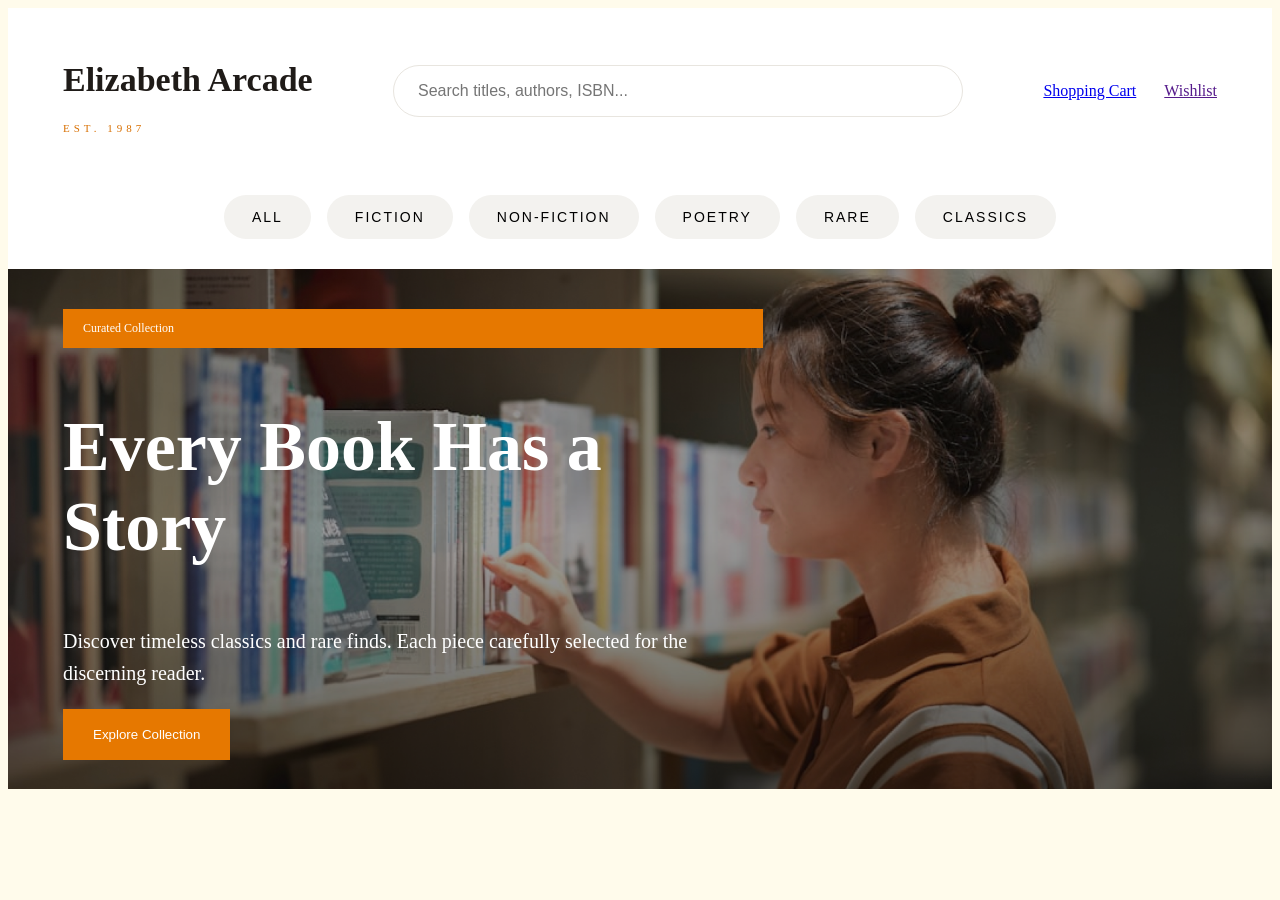
==== index.html @ 0210f068 "Added and stylied the hero section" ====
<!DOCTYPE html>
<html lang="en">
<head>
    <meta charset="UTF-8">
    <meta name="viewport" content="width=device-width, initial-scale=1.0">
    <link rel="stylesheet" href="style.css">
    <title>Document</title>
    
</head>
<body>
    <header class="topBar">
        <div class="brand">
            <h1>Elizabeth Arcade</h1>
            <p>EST. 1987</p>
        </div> 

        <div class="searchBar">
            <input type="text" placeholder="Search titles, authors, ISBN..." />
        </div>

        <div class="actionButtons">
            <a href="cart.html">Shopping Cart</a>
            <a href="">Wishlist</a>

        </div>

    </header>
    <section class="categoryBar">
        <button>All</button>
        <button>Fiction</button>
        <button>Non-Fiction</button>
        <button>Poetry</button>
        <button>Rare</button>
        <button>Classics</button>
    </section>
    
    <section class="heroSection">
        <div class="heroContent">
            <p class="heroTag">Curated Collection</p>
    
            <h2>Every Book Has a Story</h2>
    
            <p class="heroText">
                Discover timeless classics and rare finds. Each piece carefully selected for the discerning reader.
            </p>
    
            <button class="heroButton">Explore Collection</button>
        </div>
    </section>

    

</body>
</html>
---- style.css ----
body {
    background-color: #FFFBEB;
  }
.topBar {
  display: flex;
  align-items: center;
  justify-content: space-between;
  padding: 30px 55px;
  background-color: #ffffff;
}
.brand h1 {
    font-family: Georgia, serif;
    font-size: 34px;
    color: #1f1b18;
  }
.brand p {
    font-size: 11px;
    letter-spacing: 4px;
    color: #d86f00;
  }
.searchBar input {
    width: 520px;
    padding: 16px 24px;
    border: 1px solid #e8e5df;
    border-radius: 40px;
    font-size: 16px;
  } 
.actionButtons {
  display: flex;
  gap: 28px;
}
.categoryBar {
  display: flex;
  justify-content: center;
  gap: 16px; 
  padding: 20px 0 30px;
  background-color: #ffffff;
}
.categoryBar button {
  padding: 14px 28px;
  border: none;
  border-radius: 28px;
  background-color: #f3f2ef;
  font-size: 14px;
  letter-spacing: 2px;
  text-transform: uppercase;
}
.heroSection {
    height: 520px;
    background-image: url("images/hero.png");
    background-size: cover;
    background-position: center;
    padding-left: 55px;
    display: flex;
    align-items: center;
  }
  
  .heroContent {
    color: white;
    max-width: 700px;
  }
  
  .heroTag {
    background-color: #e67800;
    color: white;
    padding: 12px 20px;
    font-size: 12px;
  }
  
  .heroContent h2 {
    font-size: 70px;
    font-family: Georgia, serif;
  }
  
  .heroText {
    font-size: 20px;
    line-height: 1.6;
  }
  
  .heroButton {
    background-color: #e67800;
    color: white;
    border: none;
    padding: 18px 30px;
  }
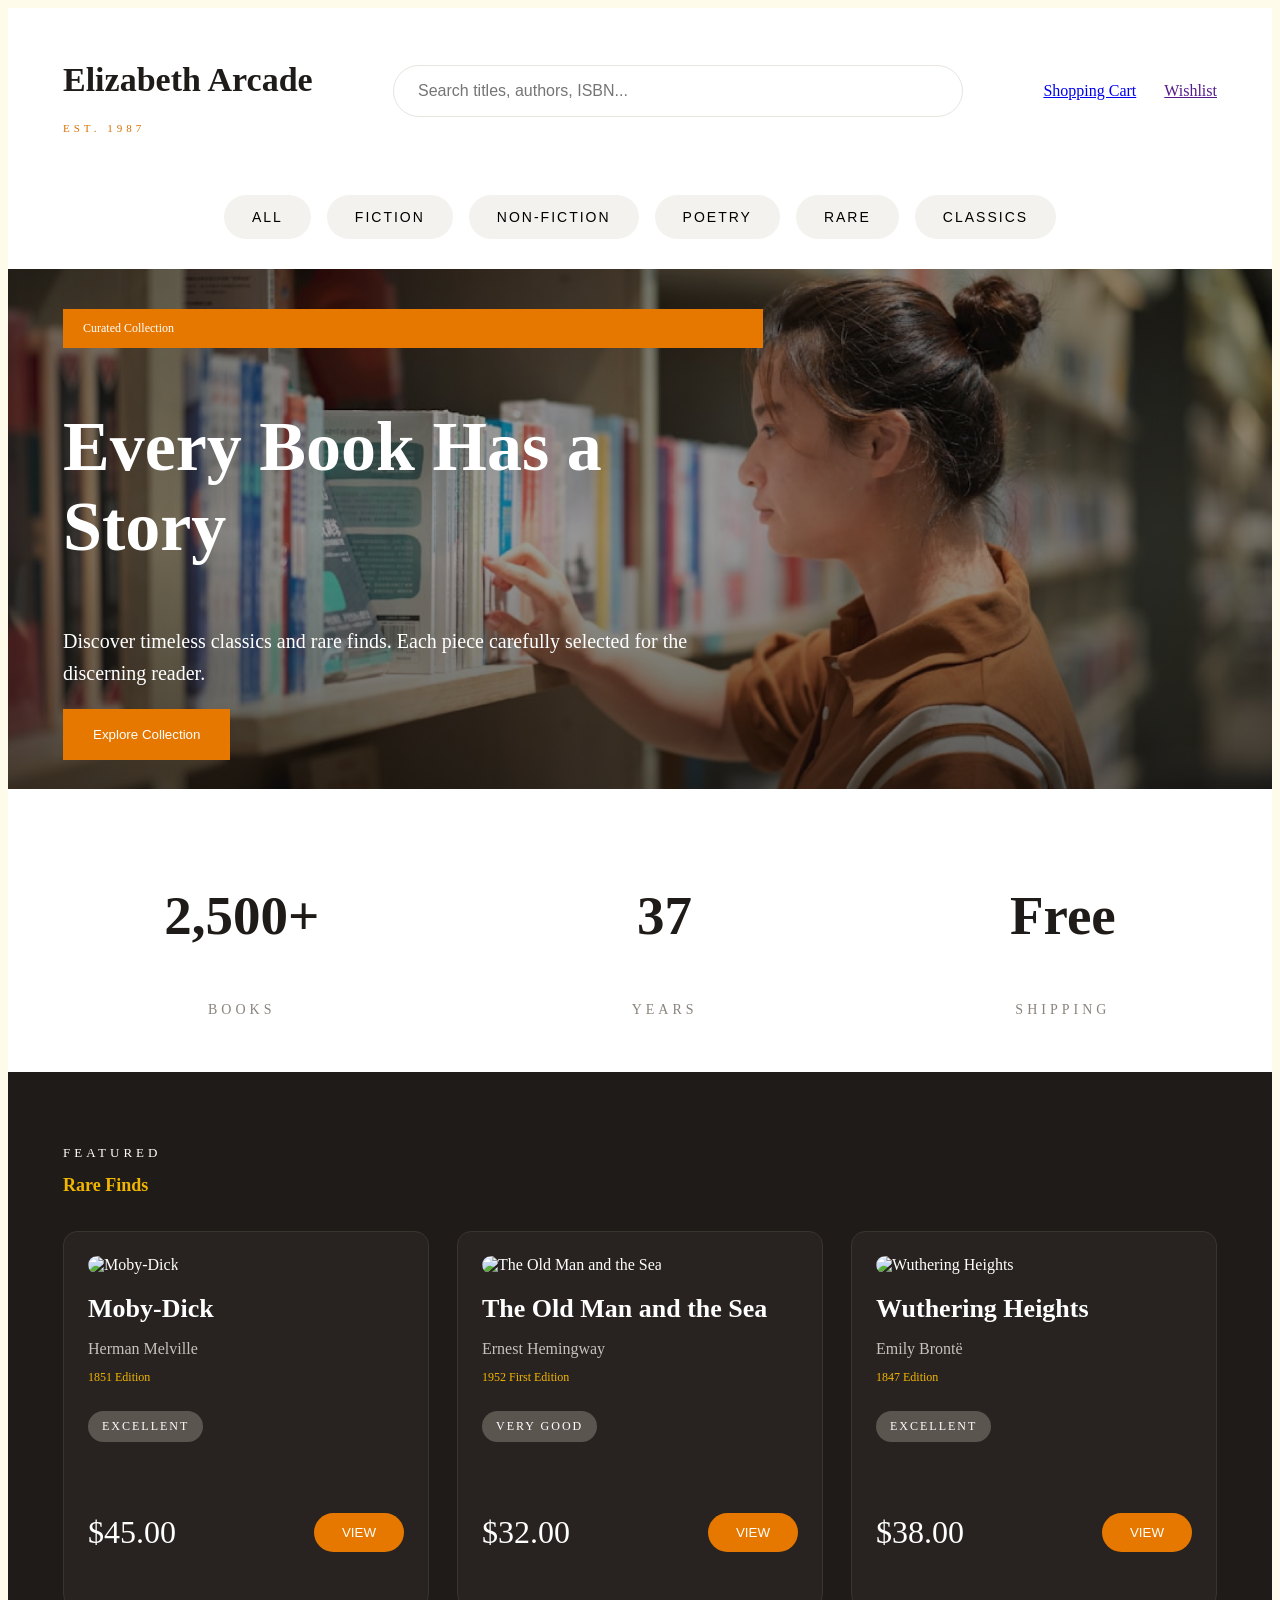
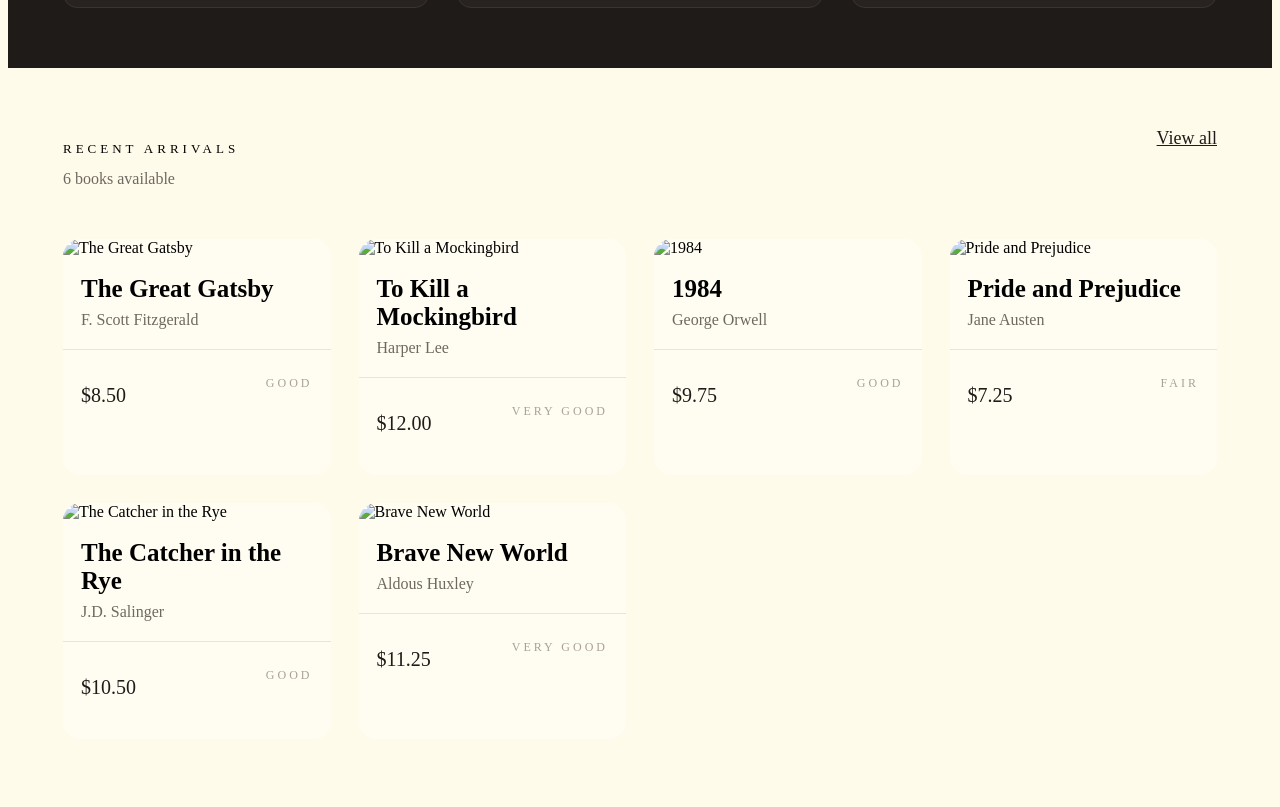
==== commit 8ed77a90: "added recently added selection and pushing code that was not pushed before" ====
--- a/index.html
+++ b/index.html
@@ -46,7 +46,173 @@
     
             <button class="heroButton">Explore Collection</button>
         </div>
+
+        
     </section>
+
+    <section class="statsBanner">
+
+        <div class="statItem">
+            <h3>2,500+</h3>
+            <p>Books</p>
+        </div>
+    
+        <div class="statItem">
+            <h3>37</h3>
+            <p>Years</p>
+        </div>
+    
+        <div class="statItem">
+            <h3>Free</h3>
+            <p>Shipping</p>
+        </div>
+    
+    </section>
+
+    <section class="featuredSection">
+
+    <p class="sectionLabel">Featured</p>
+    <h2>Rare Finds</h2>
+
+    <div class="bookGrid">
+
+        <div class="bookCard">
+            <img src="images/moby.jpg" alt="Moby-Dick">
+
+            <h3>Moby-Dick</h3>
+
+            <p class="authorName">Herman Melville</p>
+
+            <p class="editionText">1851 Edition</p>
+
+            <p class="conditionTag">Excellent</p>
+
+            <div class="cardBottom">
+                <p class="priceText">$45.00</p>
+                <button>View</button>
+            </div>
+        </div>
+
+        <div class="bookCard">
+            <img src="images/oldman.jpg" alt="The Old Man and the Sea">
+
+            <h3>The Old Man and the Sea</h3>
+
+            <p class="authorName">Ernest Hemingway</p>
+
+            <p class="editionText">1952 First Edition</p>
+
+            <p class="conditionTag">Very Good</p>
+
+            <div class="cardBottom">
+                <p class="priceText">$32.00</p>
+                <button>View</button>
+            </div>
+        </div>
+
+        <div class="bookCard">
+            <img src="images/wuthering.jpg" alt="Wuthering Heights">
+
+            <h3>Wuthering Heights</h3>
+
+            <p class="authorName">Emily Brontë</p>
+
+            <p class="editionText">1847 Edition</p>
+
+            <p class="conditionTag">Excellent</p>
+
+            <div class="cardBottom">
+                <p class="priceText">$38.00</p>
+                <button>View</button>
+            </div>
+        </div>
+
+    </div>
+
+</section>
+<section class="recentSection">
+
+    <div class="recentHeader">
+        <div>
+            <p class="sectionLabel">Recent Arrivals</p>
+            <p class="recentCount">6 books available</p>
+        </div>
+
+        <a href="#">View all</a>
+    </div>
+
+    <div class="recentGrid">
+
+        <div class="recentCard">
+            <img src="images/gatsby.jpg" alt="The Great Gatsby">
+            <h3>The Great Gatsby</h3>
+            <p class="authorName">F. Scott Fitzgerald</p>
+
+            <div class="recentBottom">
+                <p>$8.50</p>
+                <p>Good</p>
+            </div>
+        </div>
+
+        <div class="recentCard">
+            <img src="images/mockingbird.jpg" alt="To Kill a Mockingbird">
+            <h3>To Kill a Mockingbird</h3>
+            <p class="authorName">Harper Lee</p>
+
+            <div class="recentBottom">
+                <p>$12.00</p>
+                <p>Very Good</p>
+            </div>
+        </div>
+
+        <div class="recentCard">
+            <img src="images/1984.jpg" alt="1984">
+            <h3>1984</h3>
+            <p class="authorName">George Orwell</p>
+
+            <div class="recentBottom">
+                <p>$9.75</p>
+                <p>Good</p>
+            </div>
+        </div>
+
+        <div class="recentCard">
+            <img src="images/pride.jpg" alt="Pride and Prejudice">
+            <h3>Pride and Prejudice</h3>
+            <p class="authorName">Jane Austen</p>
+
+            <div class="recentBottom">
+                <p>$7.25</p>
+                <p>Fair</p>
+            </div>
+        </div>
+
+        <div class="recentCard">
+            <img src="images/catcher.jpg" alt="The Catcher in the Rye">
+            <h3>The Catcher in the Rye</h3>
+            <p class="authorName">J.D. Salinger</p>
+
+            <div class="recentBottom">
+                <p>$10.50</p>
+                <p>Good</p>
+            </div>
+        </div>
+
+        <div class="recentCard">
+            <img src="images/brave.jpg" alt="Brave New World">
+            <h3>Brave New World</h3>
+            <p class="authorName">Aldous Huxley</p>
+
+            <div class="recentBottom">
+                <p>$11.25</p>
+                <p>Very Good</p>
+            </div>
+        </div>
+
+    </div>
+
+</section>
+    
 
     
 
--- a/style.css
+++ b/style.css
@@ -82,4 +82,184 @@
     color: white;
     border: none;
     padding: 18px 30px;
+  }
+  .statsBanner {
+    display: flex;
+    justify-content: space-around;
+    align-items: center;
+    background-color: white;
+    padding: 40px 0;
+  }
+  
+  .statItem {
+    text-align: center;
+  }
+  
+  .statItem h3 {
+    font-size: 55px;
+    font-family: Georgia, serif;
+    color: #1f1b18;
+  }
+  
+  .statItem p {
+    font-size: 14px;
+    letter-spacing: 4px;
+    text-transform: uppercase;
+    color: #8a847d;
+  }
+  .featuredSection {
+    background-color: #1f1b18;
+    color: white;
+    padding: 60px 55px;
+  }
+  
+  .sectionLabel {
+    font-size: 13px;
+    letter-spacing: 4px;
+    text-transform: uppercase;
+  }
+  
+  .featuredSection h2 {
+    color: #f2b600;
+    font-size: 18px;
+    margin-bottom: 35px;
+  }
+  
+  .bookGrid {
+    display: flex;
+    gap: 28px;
+  }
+  
+  .bookCard {
+    background-color: #282320;
+    border: 1px solid #3a342f;
+    border-radius: 14px;
+    padding: 24px;
+    width: 33%;
+  }
+  
+  .bookCard img {
+    width: 100%;
+    height: 360px;
+    object-fit: cover;
+    border-radius: 12px;
+  }
+  
+  .bookCard h3 {
+    font-size: 26px;
+    font-family: Georgia, serif;
+    margin-top: 20px;
+    margin-bottom: 8px;
+  }
+  
+  .authorName {
+    color: #c8c0ba;
+    margin-bottom: 12px;
+  }
+  
+  .editionText {
+    color: #f2b600;
+    font-size: 12px;
+    margin-bottom: 14px;
+  }
+  
+  .conditionTag {
+    display: inline-block;
+    background-color: #5b554f;
+    padding: 8px 14px;
+    border-radius: 20px;
+    text-transform: uppercase;
+    letter-spacing: 2px;
+    font-size: 12px;
+  }
+  
+  .cardBottom {
+    display: flex;
+    justify-content: space-between;
+    align-items: center;
+    margin-top: 28px;
+  }
+  
+  .priceText {
+    font-size: 32px;
+    font-family: Georgia, serif;
+  }
+  
+  .cardBottom button {
+    background-color: #e67800;
+    color: white;
+    border: none;
+    border-radius: 24px;
+    padding: 12px 28px;
+    text-transform: uppercase;
+    cursor: pointer;
+  }
+  .recentSection {
+    background-color: #FFFBEB;
+    padding: 60px 55px;
+  }
+  
+  .recentHeader {
+    display: flex;
+    justify-content: space-between;
+    align-items: start;
+    margin-bottom: 35px;
+  }
+  
+  .recentHeader a {
+    color: #1f1b18;
+    font-size: 18px;
+  }
+  
+  .recentCount {
+    margin-top: 10px;
+    color: #6f6861;
+  }
+  
+  .recentGrid {
+    display: grid;
+    grid-template-columns: repeat(4, 1fr);
+    gap: 28px;
+  }
+  
+  .recentCard {
+    background-color: #fffdf2;
+    border-radius: 18px;
+    overflow: hidden;
+  }
+  
+  .recentCard img {
+    width: 100%;
+    height: 360px;
+    object-fit: cover;
+  }
+  
+  .recentCard h3 {
+    font-family: Georgia, serif;
+    font-size: 25px;
+    margin: 18px 18px 8px;
+  }
+  
+  .recentCard .authorName {
+    margin: 0 18px 20px;
+    color: #6f6861;
+  }
+  
+  .recentBottom {
+    display: flex;
+    justify-content: space-between;
+    border-top: 1px solid #eee4c8;
+    padding: 14px 18px 20px;
+  }
+  
+  .recentBottom p:first-child {
+    font-size: 20px;
+    color: #1f1b18;
+  }
+  
+  .recentBottom p:last-child {
+    font-size: 12px;
+    letter-spacing: 3px;
+    text-transform: uppercase;
+    color: #aaa09a;
   }
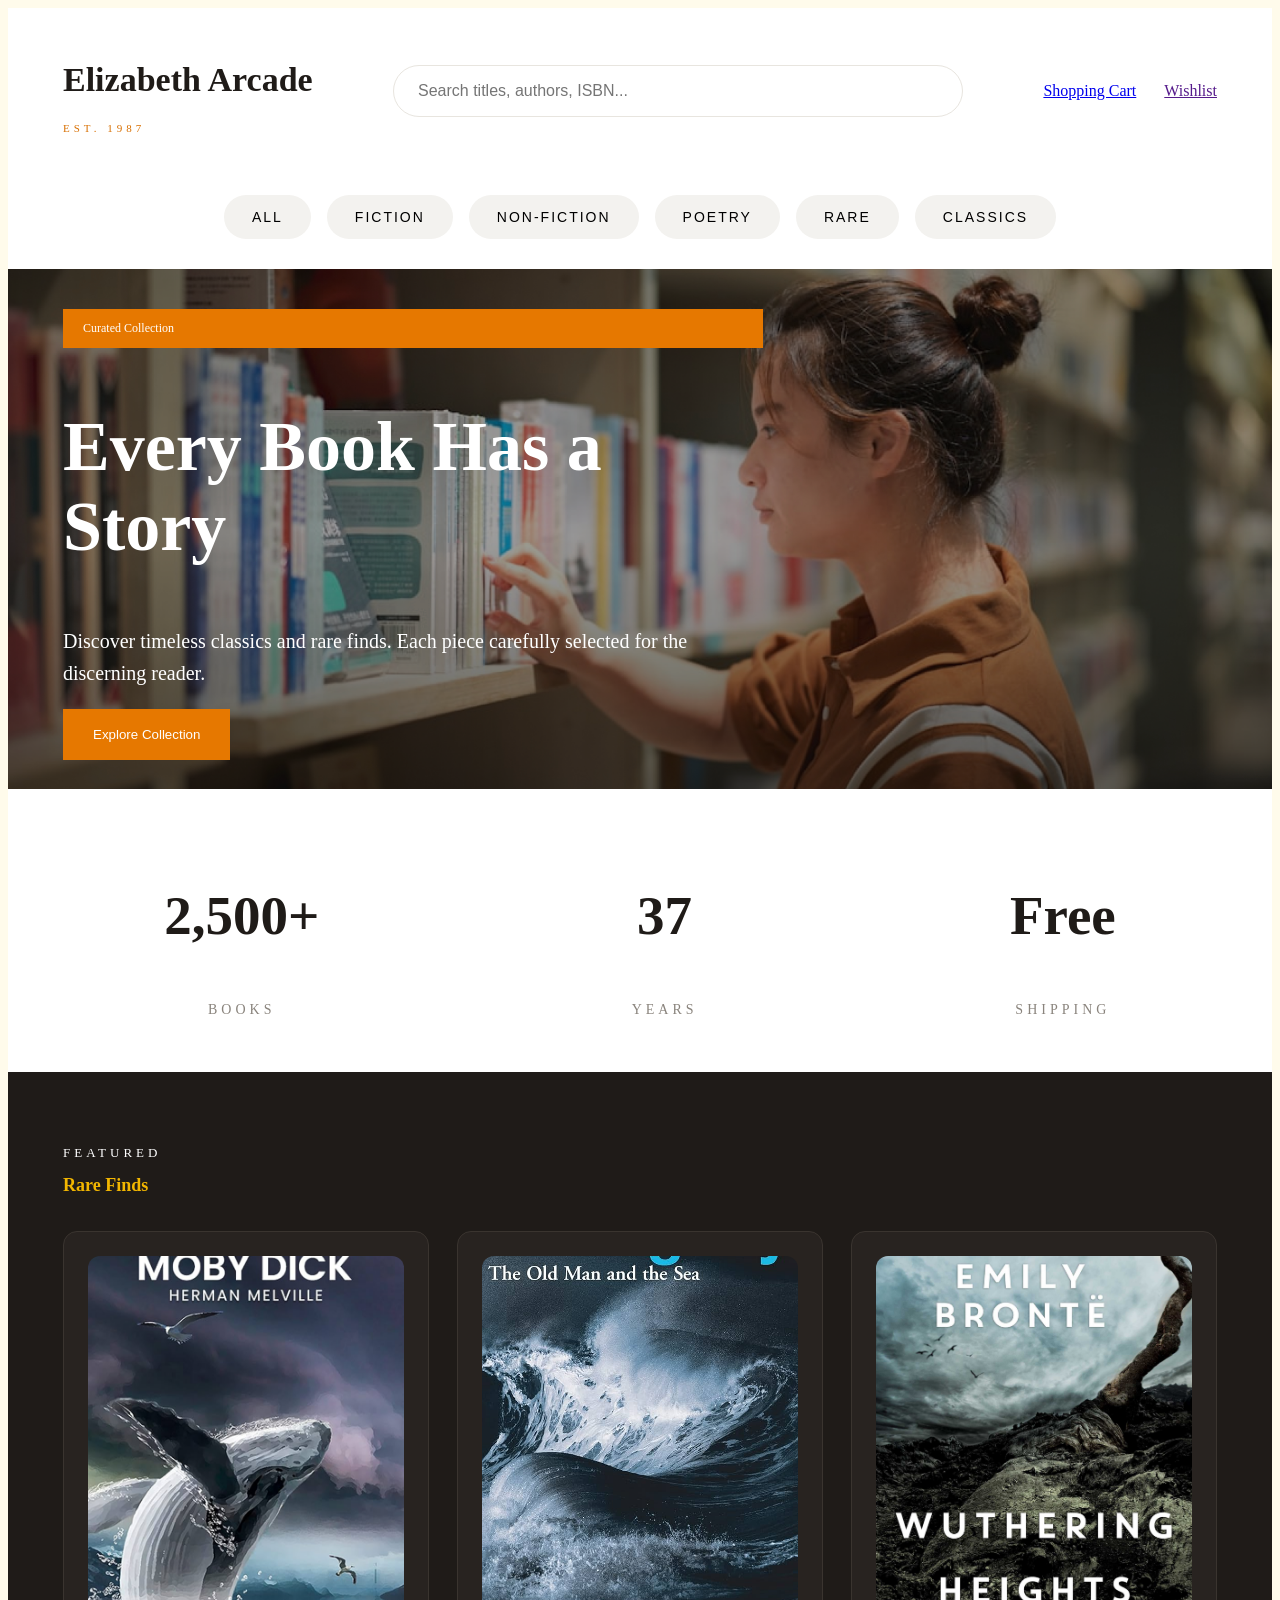
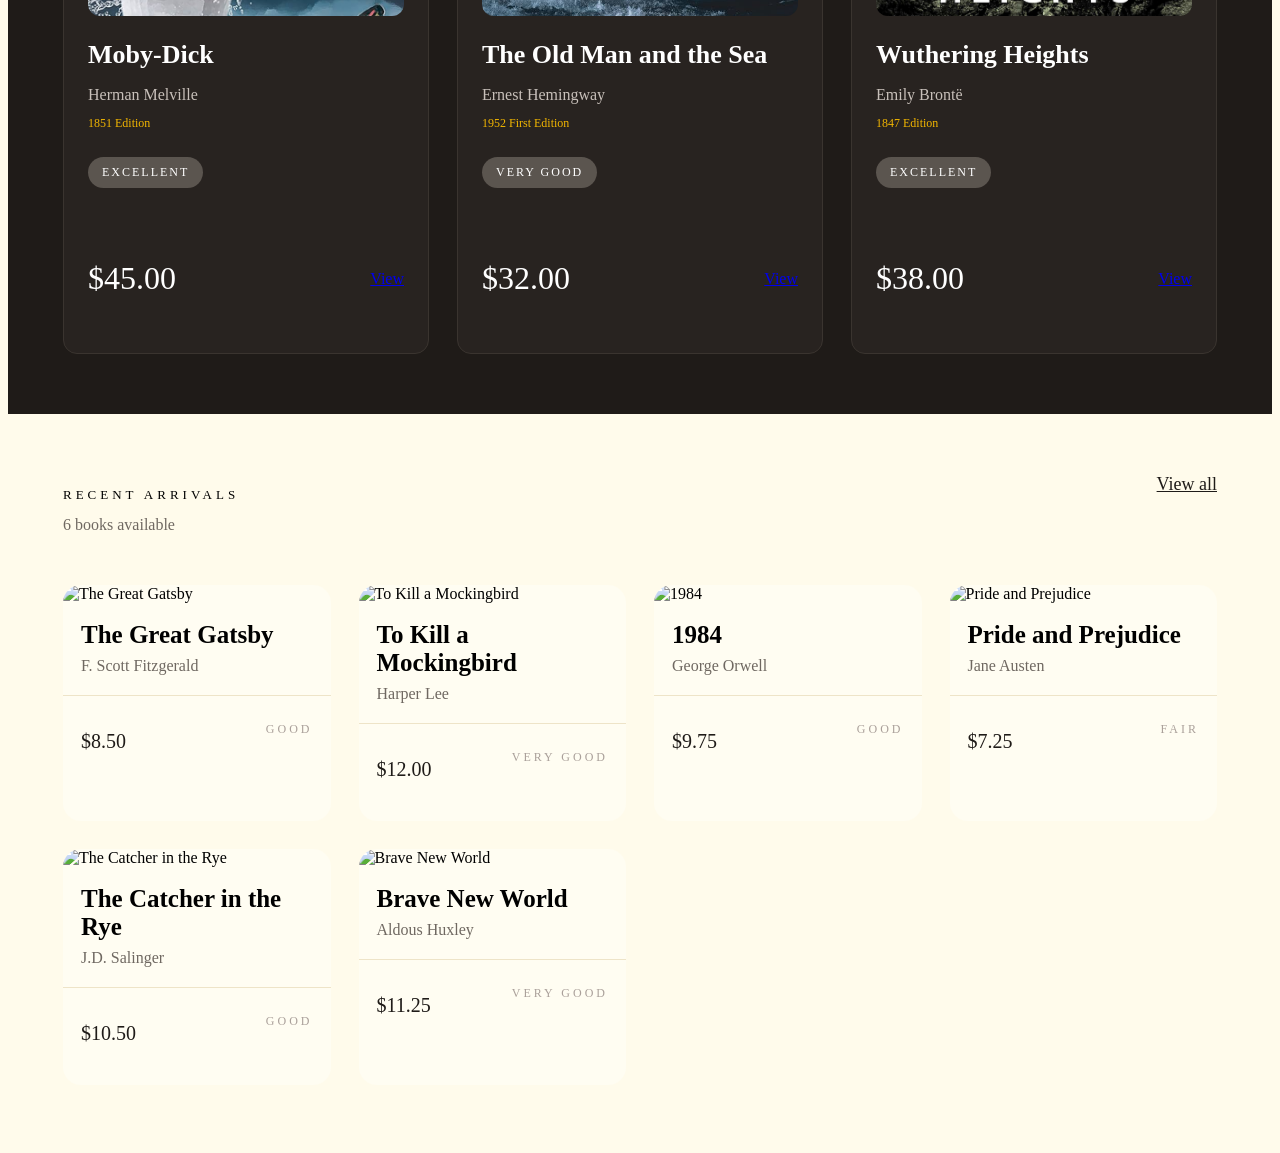
==== commit cdd78464: "fixed product card not directing to right page and added images" ====
--- a/index.html
+++ b/index.html
@@ -89,7 +89,7 @@
 
             <div class="cardBottom">
                 <p class="priceText">$45.00</p>
-                <button>View</button>
+                <a href="product.html?book=moby" class="viewButton">View</a>
             </div>
         </div>
 
@@ -106,7 +106,7 @@
 
             <div class="cardBottom">
                 <p class="priceText">$32.00</p>
-                <button>View</button>
+                <a href="product.html?book=oldman" class="viewButton">View</a>
             </div>
         </div>
 
@@ -123,7 +123,7 @@
 
             <div class="cardBottom">
                 <p class="priceText">$38.00</p>
-                <button>View</button>
+                <a href="product.html?book=wuthering" class="viewButton">View</a>
             </div>
         </div>
 
@@ -217,4 +217,5 @@
     
 
 </body>
+<script src="script.js"></script>
 </html>
